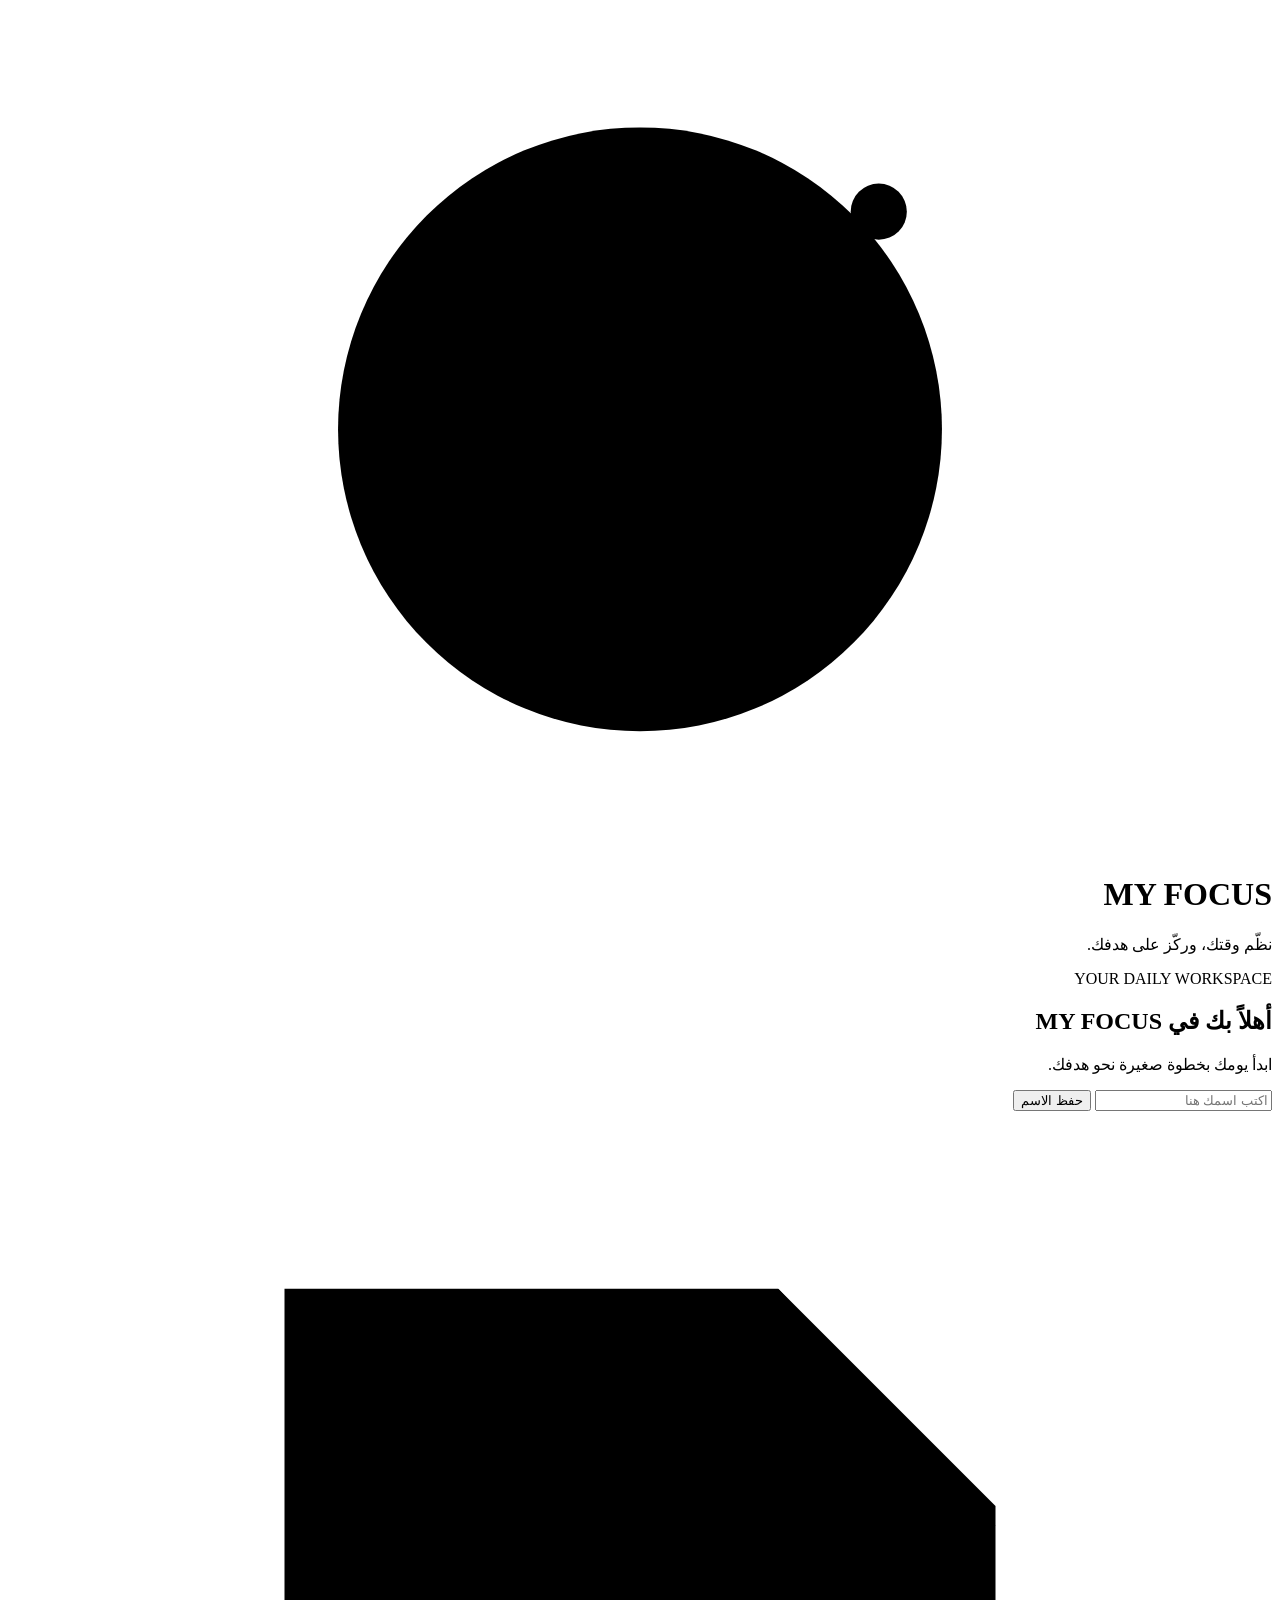
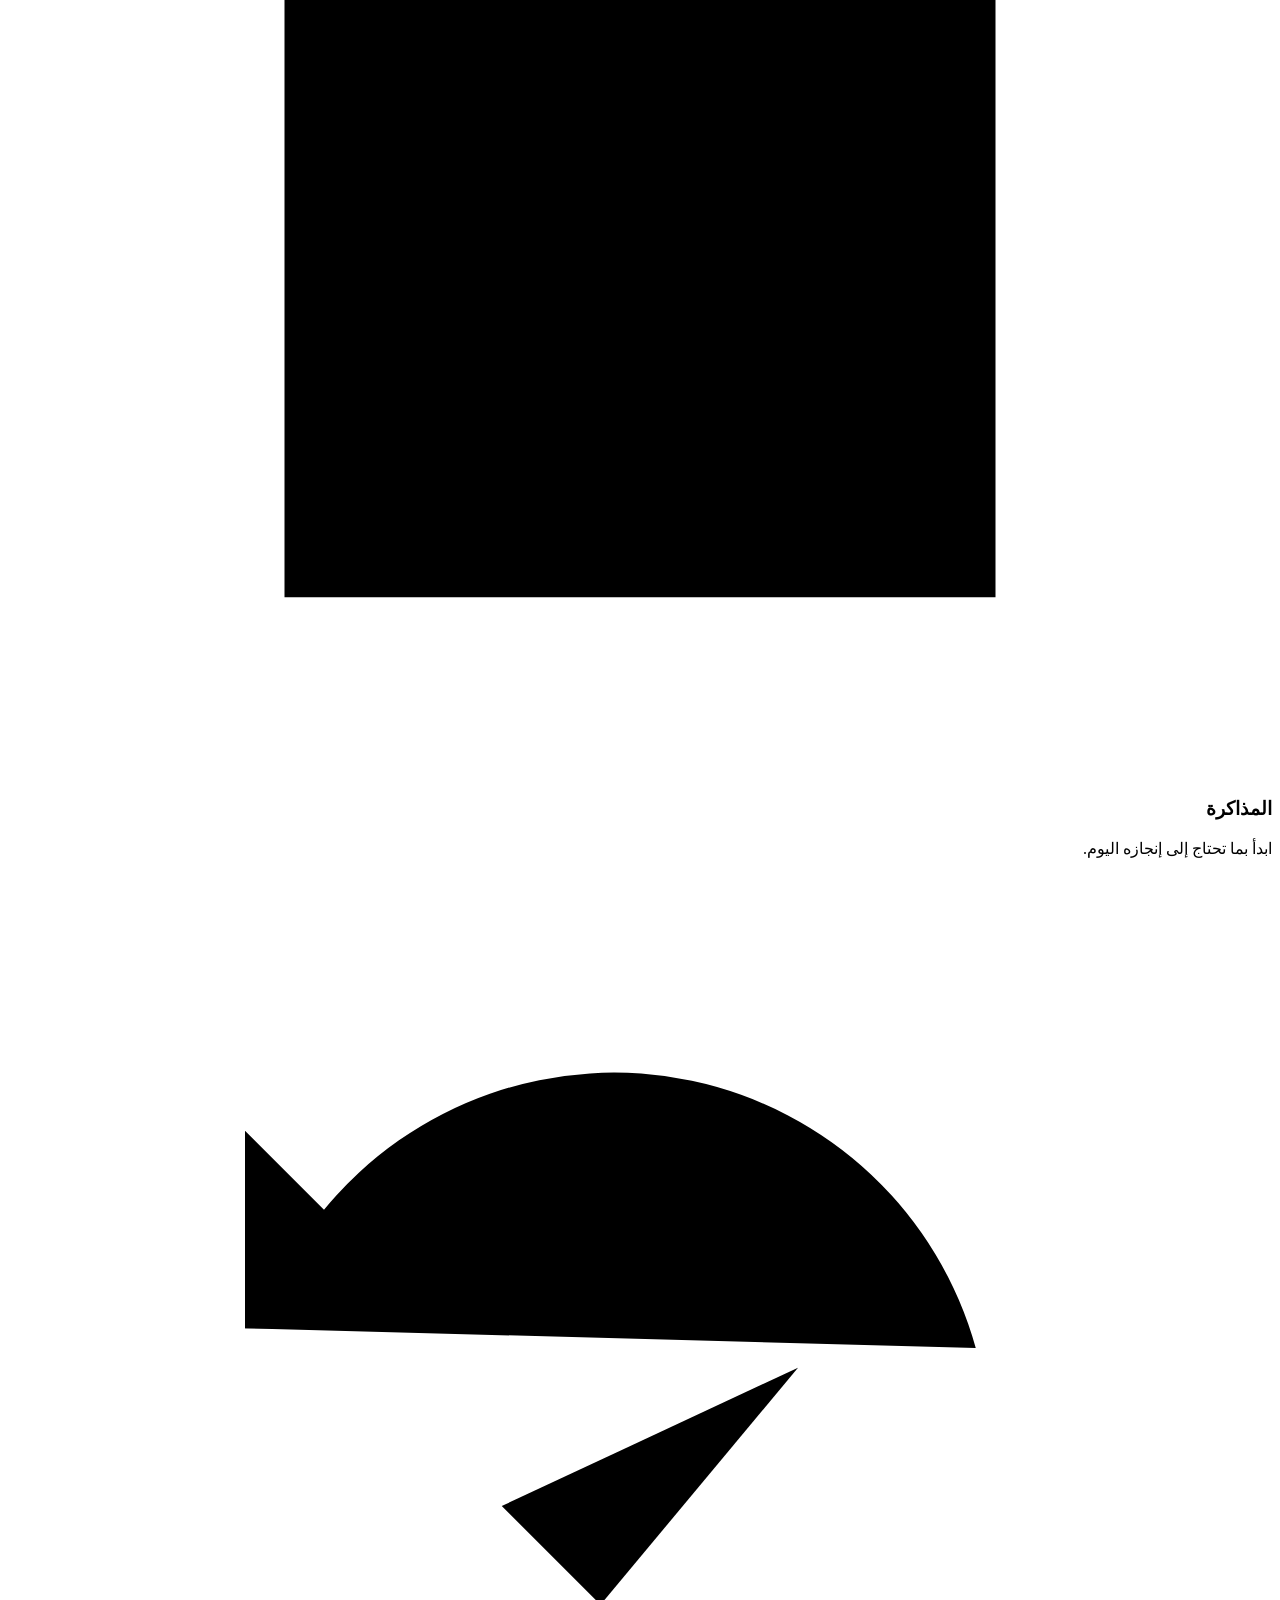
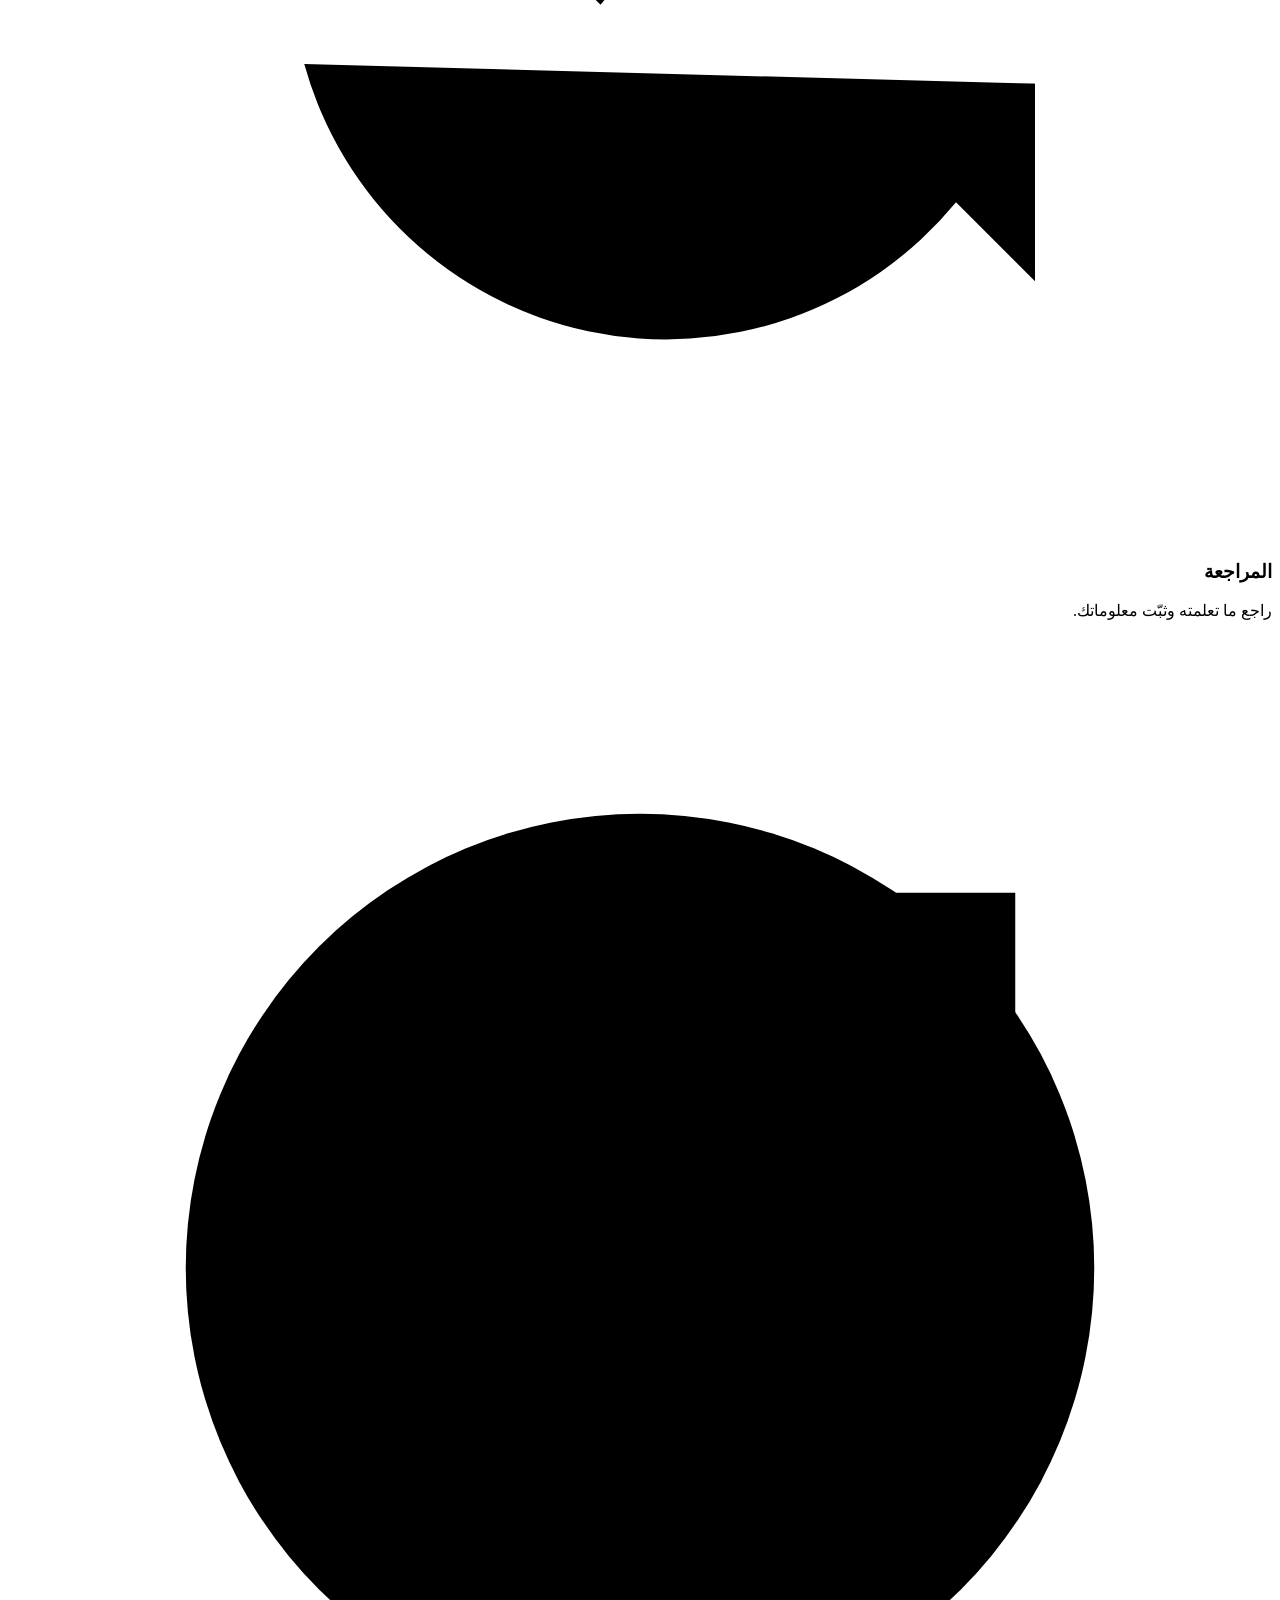
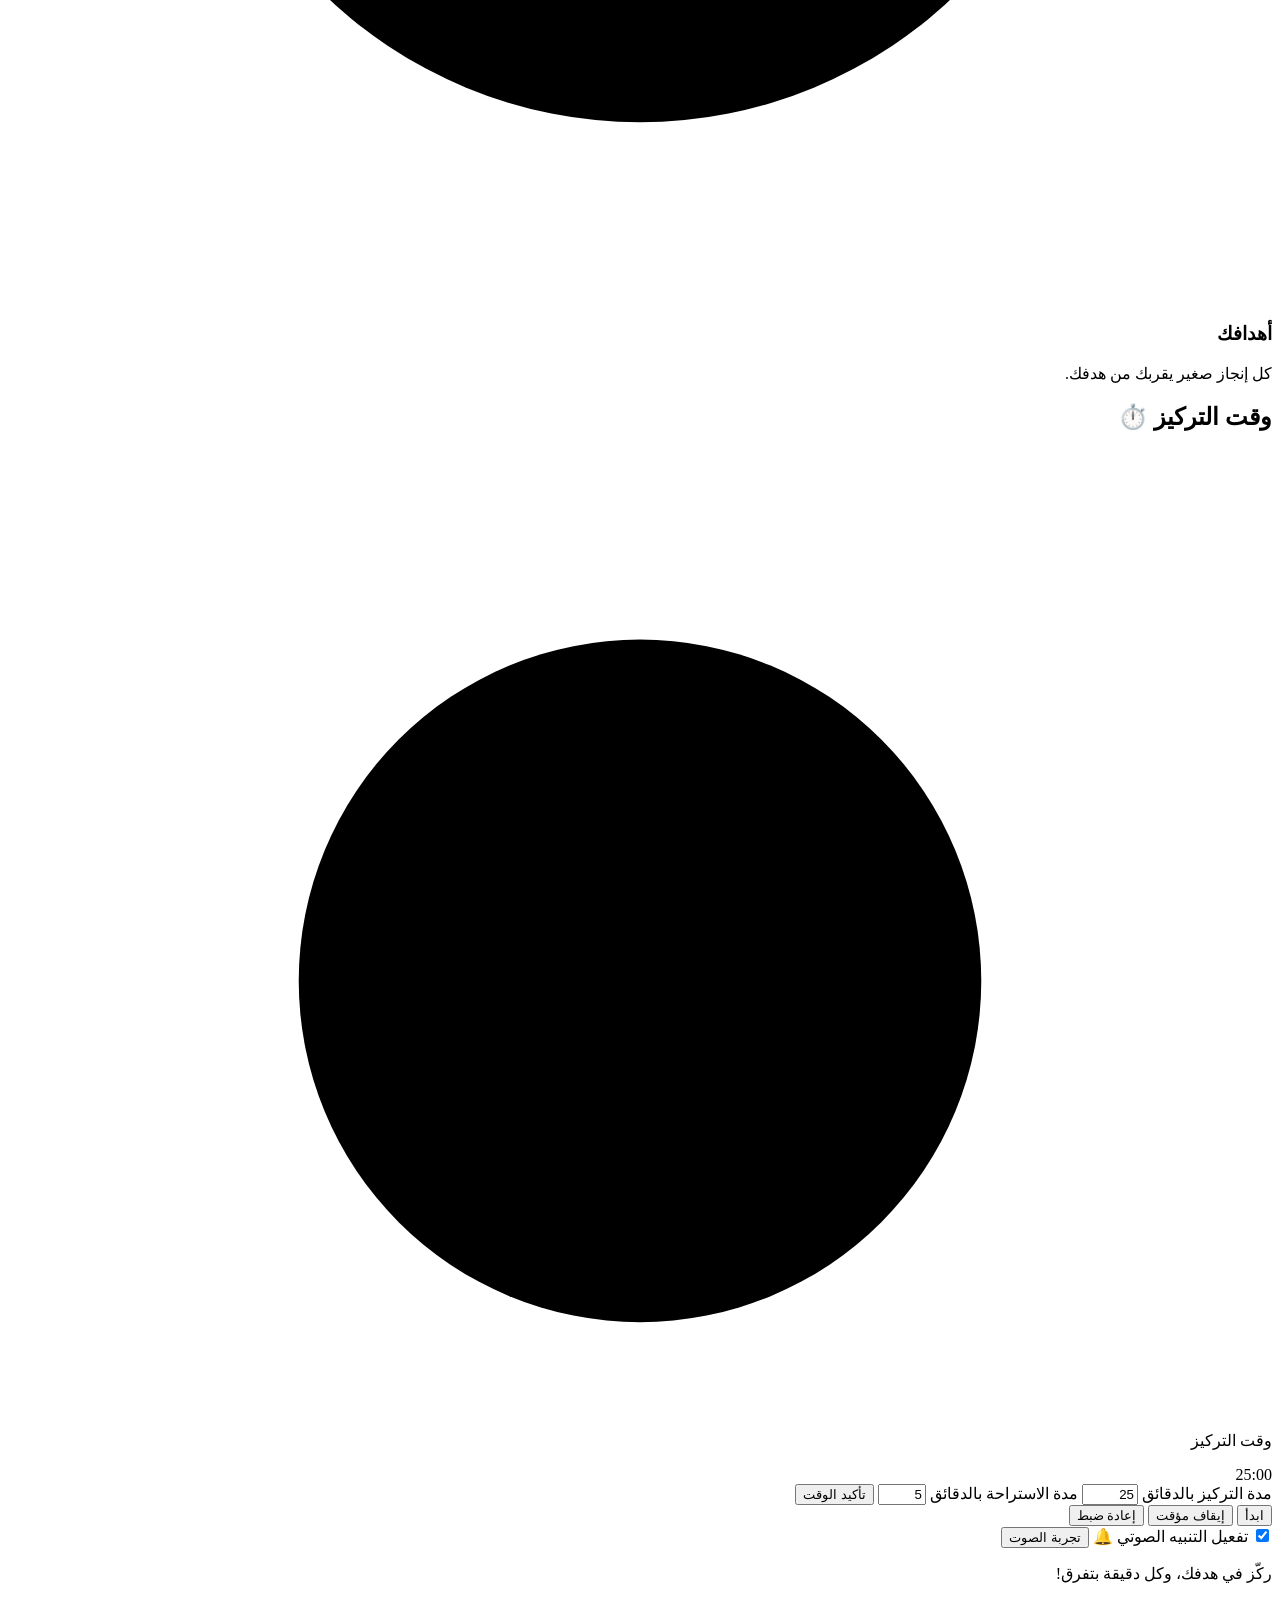
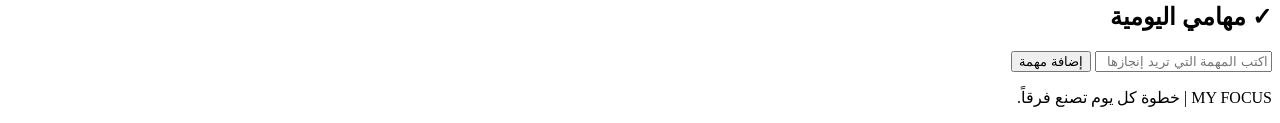
==== index.html @ 91d0c0ef "Add files via upload" ====
<!DOCTYPE html>
<html lang="ar" dir="rtl">

<head>
    <meta charset="UTF-8">
    <meta name="viewport" content="width=device-width, initial-scale=1.0">

    <title>MY FOCUS</title>

    <link rel="stylesheet" href="{{ url_for('static', filename='style.css') }}">
</head>

<body>

    <header class="app-header">
        <div class="header-art" aria-hidden="true">
            <svg viewBox="0 0 180 120" role="img">
                <circle cx="90" cy="60" r="43" class="art-ring ring-one"/>
                <circle cx="90" cy="60" r="29" class="art-ring ring-two"/>
                <circle cx="90" cy="60" r="14" class="art-core"/>
                <path d="M90 8 V25 M90 95 V112 M38 60 H55 M125 60 H142" class="art-line"/>
                <path d="M90 60 L124 29" class="art-line art-pointer"/>
                <circle cx="124" cy="29" r="4" class="art-dot"/>
            </svg>
        </div>
        <h1>MY FOCUS</h1>
        <p>نظّم وقتك، وركّز على هدفك.</p>
        <span class="header-status"><i></i> YOUR DAILY WORKSPACE</span>
    </header>

    <main>

        <!-- الترحيب بالمستخدم -->
        <section class="welcome-section">

            <h2 id="welcome-title">أهلاً بك في MY FOCUS</h2>

            <p>ابدأ يومك بخطوة صغيرة نحو هدفك.</p>

            <div class="profile-form">

                <input
                    type="text"
                    id="user-name"
                    placeholder="اكتب اسمك هنا"
                >

                <button onclick="saveName()">حفظ الاسم</button>

            </div>

        </section>


        <!-- بطاقات اليوم -->
        <section class="cards-section">

            <div class="card">
                <div class="card-art" aria-hidden="true">
                    <svg viewBox="0 0 64 64">
                        <path d="M14 9h25l11 11v35H14z" class="icon-outline"/>
                        <path d="M39 9v12h11M22 31h20M22 39h20M22 47h13" class="icon-line"/>
                        <path d="M20 17h12" class="icon-line"/>
                    </svg>
                </div>
                <h3>المذاكرة</h3>
                <p>ابدأ بما تحتاج إلى إنجازه اليوم.</p>
            </div>

            <div class="card">
                <div class="card-art" aria-hidden="true">
                    <svg viewBox="0 0 64 64">
                        <path d="M49 24A19 19 0 0 0 16 17l-4 6" class="icon-line"/>
                        <path d="M12 13v10h10M15 40a19 19 0 0 0 33 7l4-6" class="icon-line"/>
                        <path d="M52 51V41H42" class="icon-line"/>
                        <path d="M25 32l5 5 10-12" class="icon-line"/>
                    </svg>
                </div>
                <h3>المراجعة</h3>
                <p>راجع ما تعلمته وثبّت معلوماتك.</p>
            </div>

            <div class="card">
                <div class="card-art" aria-hidden="true">
                    <svg viewBox="0 0 64 64">
                        <circle cx="32" cy="32" r="23" class="icon-outline"/>
                        <circle cx="32" cy="32" r="14" class="icon-line"/>
                        <circle cx="32" cy="32" r="5" class="icon-fill"/>
                        <path d="M35 29L51 13" class="icon-line"/>
                        <path d="M42 13h9v9" class="icon-line"/>
                    </svg>
                </div>
                <h3>أهدافك</h3>
                <p>كل إنجاز صغير يقربك من هدفك.</p>
            </div>

        </section>


        <!-- مؤقت التركيز -->
        <section class="focus-section">

            <h2>وقت التركيز ⏱️</h2>

            <div class="timer-card">

                <div class="timer-art" aria-hidden="true">
                    <svg viewBox="0 0 100 76">
                        <circle cx="50" cy="42" r="27" class="timer-art-ring"/>
                        <path d="M50 42V24 M50 42L64 49" class="timer-art-hand"/>
                        <path d="M40 8h20M50 8v7" class="timer-art-hand"/>
                        <path d="M16 20l7 6M84 20l-7 6" class="timer-art-small"/>
                    </svg>
                </div>

                <p id="timer-mode">وقت التركيز</p>

                <div id="timer-display">25:00</div>

                <div class="timer-settings">

                    <label for="study-minutes">
                        مدة التركيز بالدقائق
                    </label>

                    <input
                        type="number"
                        id="study-minutes"
                        min="1"
                        max="180"
                        value="25"
                    >

                    <label for="break-minutes">
                        مدة الاستراحة بالدقائق
                    </label>

                    <input
                        type="number"
                        id="break-minutes"
                        min="1"
                        max="60"
                        value="5"
                    >

                    <button onclick="setTimer()">
                        تأكيد الوقت
                    </button>

                </div>

                <div class="timer-buttons">

                    <button onclick="startTimer()">ابدأ</button>

                    <button onclick="pauseTimer()">
                        إيقاف مؤقت
                    </button>

                    <button onclick="resetTimer()">
                        إعادة ضبط
                    </button>

                </div>

                <div class="sound-settings">
                    <label>
                        <input type="checkbox" id="sound-enabled" checked>
                        تفعيل التنبيه الصوتي 🔔
                    </label>
                    <button type="button" onclick="testNotificationSound()">تجربة الصوت</button>
                </div>

                <p class="timer-message">
                    ركّز في هدفك، وكل دقيقة بتفرق!
                </p>

            </div>

        </section>


        <!-- المهام اليومية -->
        <section class="my-tasks">

            <h2><span class="heading-mark" aria-hidden="true">✓</span> مهامي اليومية</h2>

            <div class="task-form">

                <input
                    type="text"
                    id="task-input"
                    placeholder="اكتب المهمة التي تريد إنجازها"
                >

                <button onclick="addTask()">إضافة مهمة</button>

            </div>

            <ul id="task-list"></ul>

        </section>

    </main>


    <footer>
        <p>MY FOCUS | خطوة كل يوم تصنع فرقاً.</p>
    </footer>


    <script>

        // الاسم الشخصي

        function saveName() {

            const name = document
                .getElementById("user-name")
                .value.trim();

            if (name === "") {
                alert("من فضلك اكتب اسمك أولاً");
                return;
            }

            localStorage.setItem("userName", name);

            document.getElementById("welcome-title").textContent =
                "أهلاً بك يا " + name + " 👋";
        }


        // تحميل البيانات عند فتح الصفحة

        window.onload = function () {

            const savedName = localStorage.getItem("userName");

            if (savedName) {

                document.getElementById("welcome-title").textContent =
                    "أهلاً بك يا " + savedName + " 👋";

                document.getElementById("user-name").value = savedName;
            }

            displayTasks();
            updateTimerDisplay();
        };


        // إدارة المهام

        let tasks = JSON.parse(
            localStorage.getItem("myTasks")
        ) || [];


        function saveTasks() {

            localStorage.setItem(
                "myTasks",
                JSON.stringify(tasks)
            );

        }


        function addTask() {

            const input = document.getElementById("task-input");

            const taskText = input.value.trim();

            if (taskText === "") {
                alert("اكتب المهمة أولاً");
                return;
            }

            tasks.push({
                text: taskText,
                completed: false
            });

            input.value = "";

            saveTasks();
            displayTasks();

        }


        function displayTasks() {

            const taskList = document.getElementById("task-list");

            taskList.innerHTML = "";

            tasks.forEach(function (task, index) {

                const li = document.createElement("li");

                const taskName = document.createElement("span");

                taskName.textContent = task.text;

                if (task.completed) {

                    taskName.classList.add("completed");

                }

                taskName.onclick = function () {

                    toggleTask(index);

                };


                const deleteButton = document.createElement("button");

                deleteButton.textContent = "حذف";

                deleteButton.onclick = function () {

                    deleteTask(index);

                };


                li.appendChild(taskName);

                li.appendChild(deleteButton);

                taskList.appendChild(li);

            });

        }


        function toggleTask(index) {

            tasks[index].completed = !tasks[index].completed;

            saveTasks();
            displayTasks();

        }


        function deleteTask(index) {

            tasks.splice(index, 1);

            saveTasks();
            displayTasks();

        }


        // صوت التنبيه عند انتهاء المؤقت
        let audioContext = null;

        function playNotificationSound() {
            const soundToggle = document.getElementById("sound-enabled");
            if (!soundToggle || !soundToggle.checked) return;

            const AudioContextClass = window.AudioContext || window.webkitAudioContext;
            if (!AudioContextClass) {
                alert("المتصفح لا يدعم تشغيل التنبيه الصوتي.");
                return;
            }

            if (!audioContext) audioContext = new AudioContextClass();

            audioContext.resume().then(function () {
                const notes = [880, 1174, 880];
                notes.forEach(function (frequency, index) {
                    const oscillator = audioContext.createOscillator();
                    const gain = audioContext.createGain();
                    const startAt = audioContext.currentTime + index * 0.22;

                    oscillator.type = "sine";
                    oscillator.frequency.setValueAtTime(frequency, startAt);
                    gain.gain.setValueAtTime(0.0001, startAt);
                    gain.gain.exponentialRampToValueAtTime(0.18, startAt + 0.03);
                    gain.gain.exponentialRampToValueAtTime(0.0001, startAt + 0.18);

                    oscillator.connect(gain);
                    gain.connect(audioContext.destination);
                    oscillator.start(startAt);
                    oscillator.stop(startAt + 0.2);
                });
            }).catch(function () {
                console.log("تعذر تشغيل صوت التنبيه.");
            });
        }

        function testNotificationSound() {
            playNotificationSound();
        }


        // مؤقت التركيز والاستراحة

        let remainingSeconds = 25 * 60;

        let timerInterval = null;

        let studyDuration = 25;

        let breakDuration = 5;

        let currentMode = "study";


        function updateTimerDisplay() {

            const minutes = Math.floor(remainingSeconds / 60);

            const seconds = remainingSeconds % 60;

            const formattedTime =
                String(minutes).padStart(2, "0") + ":" +
                String(seconds).padStart(2, "0");

            document.getElementById("timer-display").textContent =
                formattedTime;

        }


        function setTimer() {

            const studyInput = Number(
                document.getElementById("study-minutes").value
            );

            const breakInput = Number(
                document.getElementById("break-minutes").value
            );


            if (
                !Number.isInteger(studyInput) ||
                studyInput < 1 ||
                studyInput > 180
            ) {

                alert("مدة التركيز يجب أن تكون من دقيقة إلى 180 دقيقة");

                return;

            }


            if (
                !Number.isInteger(breakInput) ||
                breakInput < 1 ||
                breakInput > 60
            ) {

                alert("مدة الاستراحة يجب أن تكون من دقيقة إلى 60 دقيقة");

                return;

            }


            pauseTimer();

            studyDuration = studyInput;

            breakDuration = breakInput;

            currentMode = "study";

            remainingSeconds = studyDuration * 60;


            document.getElementById("timer-mode").textContent =
                "وقت التركيز";

            updateTimerDisplay();

            alert("تم ضبط وقت التركيز والاستراحة بنجاح!");

        }


        function startTimer() {

            if (timerInterval !== null) {
                return;
            }


            timerInterval = setInterval(function () {

                if (remainingSeconds > 0) {

                    remainingSeconds--;

                    updateTimerDisplay();

                } else {

                    pauseTimer();
                    playNotificationSound();
if (currentMode === "study") {

    showTimerNotification(
        "انتهى وقت التركيز",
        "أحسنتِ! حان وقت الاستراحة 🎉"
    );

                        currentMode = "break";

                        remainingSeconds = breakDuration * 60;

                        document.getElementById("timer-mode").textContent =
                            "وقت الاستراحة ☕";

                        updateTimerDisplay();

                       function showTimerNotification(title, message) {
    const notificationArea = document.getElementById("timer-mode");

    notificationArea.textContent = title + " 🔔";

    // تشغيل النغمة فورًا
    playNotificationSound();

    // إظهار إشعار المتصفح إذا كان مسموحًا
    if ("Notification" in window && Notification.permission === "granted") {
        new Notification(title, {
            body: message
        });
    }
}
                        startTimer();

                    } else {

                       showTimerNotification(
    "انتهت الاستراحة",
    "مستعد لجولة تركيز جديدة؟ 💪"
);
                        currentMode = "study";

                        remainingSeconds = studyDuration * 60;

                        document.getElementById("timer-mode").textContent =
                            "وقت التركيز";

                        updateTimerDisplay();

                    }

                }

            }, 1000);

        }


        function pauseTimer() {

            clearInterval(timerInterval);

            timerInterval = null;

        }


        function resetTimer() {

            pauseTimer();

            currentMode = "study";

            remainingSeconds = studyDuration * 60;

            document.getElementById("timer-mode").textContent =
                "وقت التركيز";

            updateTimerDisplay();

        }

    </script>

</body>
</html>
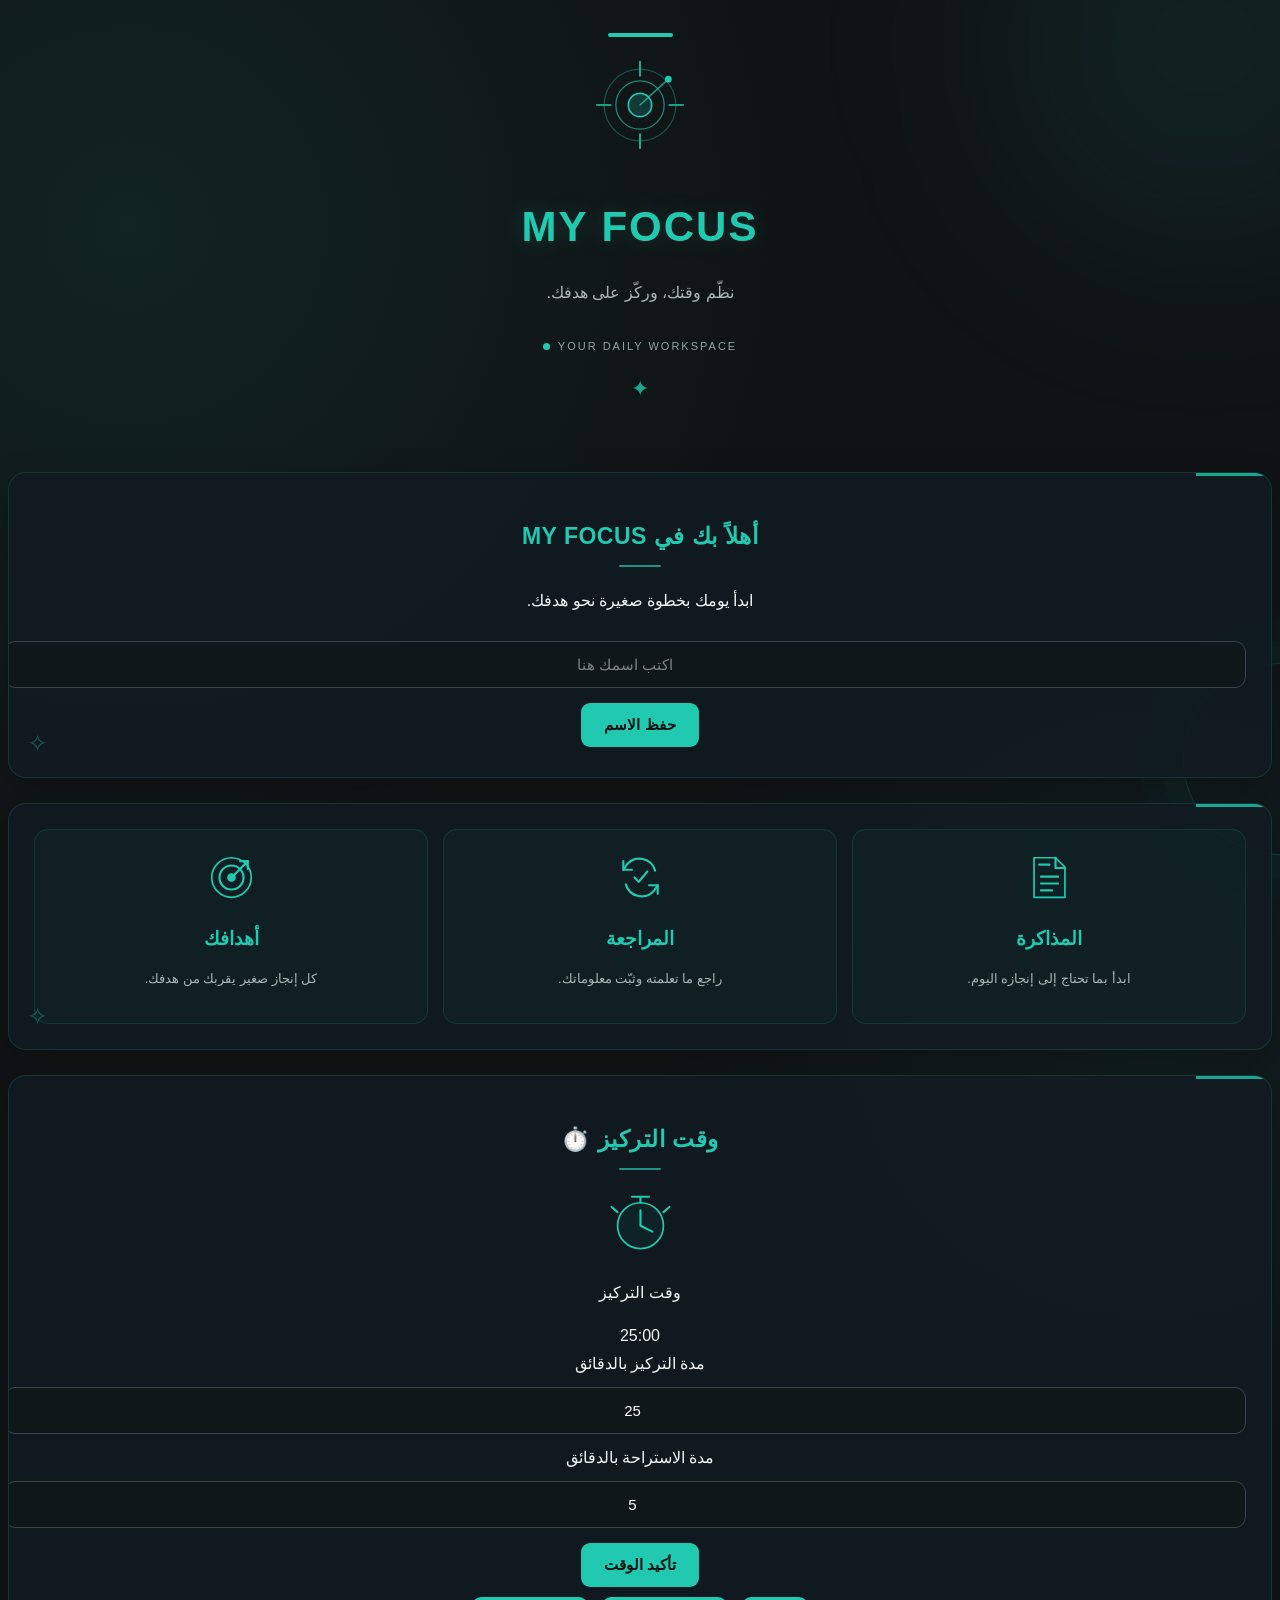
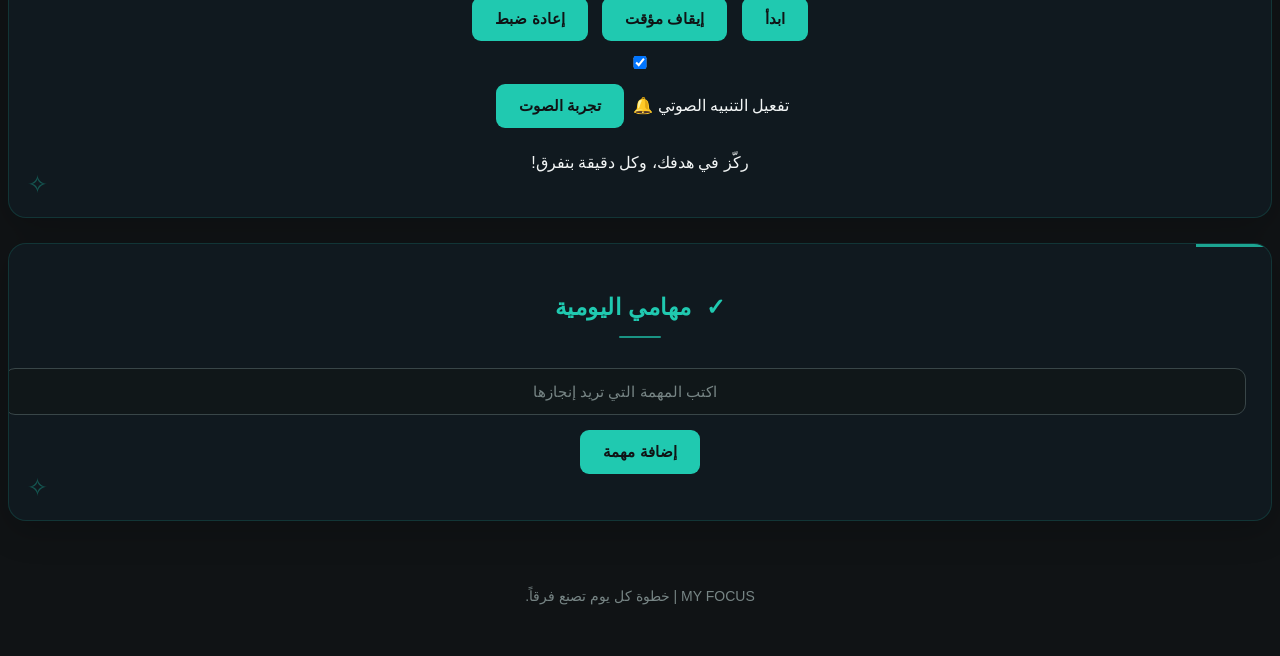
==== commit 29e58798: "Update index.html" ====
--- a/index.html
+++ b/index.html
@@ -7,7 +7,7 @@
 
     <title>MY FOCUS</title>
 
-    <link rel="stylesheet" href="{{ url_for('static', filename='style.css') }}">
+    <link rel="stylesheet" href="style.css">
 </head>
 
 <body>
--- a/style.css
+++ b/style.css
@@ -0,0 +1,613 @@
+```css
+/* ===== General Settings ===== */
+* {
+    margin: 0;
+    padding: 0;
+    box-sizing: border-box;
+}
+
+:root {
+    --background: #101315;
+    --card: #191F21;
+    --card-light: #20292B;
+    --turquoise: #20C9B0;
+    --turquoise-dark: #16A992;
+    --text: #F2F5F5;
+    --muted: #AAB5B5;
+    --border: #293B3D;
+}
+
+body {
+    font-family: Arial, sans-serif;
+    background:
+        radial-gradient(circle at 10% 10%, rgba(32, 201, 176, 0.09), transparent 28%),
+        radial-gradient(circle at 90% 45%, rgba(32, 201, 176, 0.06), transparent 30%),
+        var(--background);
+    color: var(--text);
+    direction: rtl;
+    text-align: center;
+    min-height: 100vh;
+    line-height: 1.7;
+}
+
+/* ===== Main Container ===== */
+.container {
+    width: 90%;
+    max-width: 850px;
+    margin: 0 auto;
+    padding: 40px 0;
+}
+
+/* ===== Header ===== */
+header {
+    text-align: center;
+    margin-bottom: 40px;
+    padding: 25px 15px;
+    position: relative;
+}
+
+header::before {
+    content: "";
+    display: block;
+    width: 65px;
+    height: 4px;
+    background: var(--turquoise);
+    border-radius: 10px;
+    margin: 0 auto 18px;
+}
+
+header h1 {
+    color: var(--turquoise);
+    font-size: 42px;
+    letter-spacing: 2px;
+    margin-bottom: 10px;
+    text-shadow: 0 0 22px rgba(32, 201, 176, 0.2);
+}
+
+header p {
+    color: var(--muted);
+    font-size: 16px;
+}
+
+/* ===== Sections / Cards ===== */
+section {
+    background: linear-gradient(145deg, #1D2527, #171D1F);
+    border: 1px solid var(--border);
+    border-radius: 20px;
+    padding: 30px;
+    margin: 22px auto;
+    text-align: center;
+    position: relative;
+    overflow: hidden;
+    box-shadow: 0 8px 25px rgba(0, 0, 0, 0.18);
+    transition: border-color 0.3s, transform 0.3s;
+}
+
+section::before {
+    content: "";
+    position: absolute;
+    top: 0;
+    right: 0;
+    width: 75px;
+    height: 3px;
+    background: var(--turquoise);
+    opacity: 0.8;
+}
+
+section:hover {
+    border-color: rgba(32, 201, 176, 0.45);
+    transform: translateY(-2px);
+}
+
+h2 {
+    color: var(--turquoise);
+    margin-bottom: 20px;
+    text-align: center;
+    font-size: 23px;
+}
+
+/* ===== Inputs ===== */
+input {
+    width: 100%;
+    padding: 14px;
+    margin: 10px 0;
+    border: 1px solid #394648;
+    border-radius: 11px;
+    background: #101719;
+    color: white;
+    font-size: 15px;
+    outline: none;
+    text-align: center;
+    transition: border-color 0.3s, box-shadow 0.3s;
+}
+
+input:focus {
+    border-color: var(--turquoise);
+    box-shadow: 0 0 0 3px rgba(32, 201, 176, 0.10);
+}
+
+input::placeholder {
+    color: #778585;
+}
+
+/* ===== Buttons ===== */
+button {
+    padding: 12px 22px;
+    border: 1px solid transparent;
+    border-radius: 11px;
+    background: var(--turquoise);
+    color: #101315;
+    font-size: 15px;
+    font-weight: bold;
+    cursor: pointer;
+    transition: 0.25s ease;
+    margin: 5px;
+}
+
+button:hover {
+    background: var(--turquoise-dark);
+    transform: translateY(-2px);
+    box-shadow: 0 5px 15px rgba(32, 201, 176, 0.15);
+}
+
+button:active {
+    transform: scale(0.97);
+}
+
+/* ===== Tasks ===== */
+.task {
+    background: var(--card-light);
+    border: 1px solid #303D3F;
+    padding: 14px;
+    margin: 12px auto;
+    border-radius: 12px;
+    display: flex;
+    justify-content: center;
+    align-items: center;
+    gap: 10px;
+    flex-wrap: wrap;
+    transition: 0.25s;
+}
+
+.task:hover {
+    border-color: rgba(32, 201, 176, 0.4);
+}
+
+.task.completed {
+    opacity: 0.5;
+    text-decoration: line-through;
+}
+
+.delete-btn {
+    background: #D9534F;
+    color: white;
+}
+
+.delete-btn:hover {
+    background: #B83B37;
+}
+
+/* ===== Timer ===== */
+.timer {
+    text-align: center;
+}
+
+#timerDisplay {
+    font-size: 62px;
+    color: var(--turquoise);
+    margin: 25px 0;
+    font-weight: bold;
+    text-align: center;
+    letter-spacing: 3px;
+    text-shadow: 0 0 25px rgba(32, 201, 176, 0.16);
+}
+
+.timer button {
+    margin: 6px;
+}
+
+/* ===== Footer ===== */
+footer {
+    text-align: center;
+    color: #778585;
+    padding: 25px;
+    font-size: 14px;
+}
+
+/* ===== Responsive Design ===== */
+@media (max-width: 600px) {
+    .container {
+        width: 94%;
+        padding: 25px 0;
+    }
+
+    header {
+        margin-bottom: 25px;
+    }
+
+    header h1 {
+        font-size: 32px;
+    }
+
+    section {
+        padding: 20px 15px;
+        border-radius: 16px;
+    }
+
+    h2 {
+        font-size: 20px;
+    }
+
+    #timerDisplay {
+        font-size: 45px;
+    }
+
+    button {
+        padding: 11px 16px;
+    }
+}
+```
+```css
+/* ===== Decorative Background ===== */
+
+body {
+    position: relative;
+    overflow-x: hidden;
+}
+
+body::before,
+body::after {
+    content: "";
+    position: fixed;
+    border-radius: 50%;
+    pointer-events: none;
+    z-index: -1;
+}
+
+body::before {
+    width: 260px;
+    height: 260px;
+    top: 8%;
+    left: -130px;
+    border: 1px solid rgba(32, 201, 176, 0.18);
+    box-shadow:
+        0 0 0 25px rgba(32, 201, 176, 0.025),
+        0 0 0 50px rgba(32, 201, 176, 0.02);
+}
+
+body::after {
+    width: 190px;
+    height: 190px;
+    bottom: 5%;
+    right: -95px;
+    border: 1px solid rgba(32, 201, 176, 0.2);
+    box-shadow:
+        0 0 0 22px rgba(32, 201, 176, 0.025),
+        0 0 0 44px rgba(32, 201, 176, 0.02);
+}
+
+/* ===== Header Decoration ===== */
+
+header {
+    position: relative;
+}
+
+header::after {
+    content: "✦";
+    display: block;
+    color: var(--turquoise);
+    font-size: 22px;
+    margin-top: 12px;
+    opacity: 0.8;
+}
+
+/* ===== Section Decoration ===== */
+
+section {
+    position: relative;
+}
+
+section::after {
+    content: "✧";
+    position: absolute;
+    left: 18px;
+    bottom: 12px;
+    color: rgba(32, 201, 176, 0.35);
+    font-size: 25px;
+    pointer-events: none;
+}
+
+/* ===== Timer Decoration ===== */
+
+#timerDisplay {
+    display: inline-block;
+    min-width: 190px;
+    padding: 20px;
+    border: 1px solid rgba(32, 201, 176, 0.25);
+    border-radius: 50%;
+    background: radial-gradient(
+        circle,
+        rgba(32, 201, 176, 0.09),
+        transparent 72%
+    );
+    box-shadow: 0 0 30px rgba(32, 201, 176, 0.07);
+}
+
+/* ===== Small Decorative Details ===== */
+
+h2::after {
+    content: "";
+    display: block;
+    width: 42px;
+    height: 2px;
+    background: var(--turquoise);
+    margin: 9px auto 0;
+    border-radius: 5px;
+    opacity: 0.7;
+}
+
+/* ===== Button Detail ===== */
+
+button {
+    position: relative;
+    overflow: hidden;
+}
+
+/* ===== Mobile Adjustment ===== */
+
+@media (max-width: 600px) {
+    #timerDisplay {
+        min-width: 155px;
+        padding: 17px;
+    }
+
+    body::before {
+        left: -190px;
+    }
+
+    body::after {
+        right: -145px;
+    }
+}
+```
+/* ===== MY FOCUS - Digital Workspace ===== */
+
+/* خلفية تقنية */
+body {
+    background-color: #080d12;
+    background-image:
+        linear-gradient(rgba(32, 201, 176, 0.035) 1px, transparent 1px),
+        linear-gradient(90deg, rgba(32, 201, 176, 0.035) 1px, transparent 1px);
+    background-size: 35px 35px;
+}
+
+/* إضاءة خلفية */
+body::before {
+    content: "";
+    position: fixed;
+    width: 350px;
+    height: 350px;
+    top: -130px;
+    right: -100px;
+    border-radius: 50%;
+    background: rgba(32, 201, 176, 0.09);
+    filter: blur(100px);
+    pointer-events: none;
+    z-index: -1;
+}
+
+/* بطاقات المحتوى */
+section {
+    background: rgba(17, 27, 34, 0.88);
+    border: 1px solid rgba(32, 201, 176, 0.16);
+    border-radius: 18px;
+    padding: 25px;
+    margin: 25px auto;
+    box-shadow: 0 10px 35px rgba(0, 0, 0, 0.2);
+    transition: 0.3s ease;
+}
+
+/* تأثير عند المرور على البطاقة */
+section:hover {
+    border-color: rgba(32, 201, 176, 0.45);
+    transform: translateY(-3px);
+}
+
+/* عناوين الأقسام */
+h2 {
+    letter-spacing: 0.5px;
+}
+
+/* الأزرار */
+button {
+    border-radius: 9px;
+    transition: 0.25s ease;
+}
+
+button:hover {
+    transform: translateY(-2px);
+    box-shadow: 0 5px 18px rgba(32, 201, 176, 0.2);
+}
+
+/* شكل المؤقت */
+#timerDisplay {
+    border: 1px solid rgba(32, 201, 176, 0.35);
+    box-shadow:
+        0 0 25px rgba(32, 201, 176, 0.08),
+        inset 0 0 20px rgba(32, 201, 176, 0.04);
+}
+
+/* تحسين عرض الموبايل */
+@media (max-width: 600px) {
+    section {
+        padding: 18px;
+        margin: 18px 10px;
+    }
+}
+/* ===== MY FOCUS Illustrations ===== */
+
+.app-header {
+    text-align: center;
+    padding: 25px 15px;
+}
+
+.header-art {
+    width: 150px;
+    margin: 0 auto 10px;
+}
+
+.header-art svg,
+.card-art svg,
+.timer-art svg {
+    width: 100%;
+    height: auto;
+}
+
+.art-ring {
+    fill: none;
+    stroke: #20C9B0;
+    stroke-width: 1.5;
+}
+
+.ring-one {
+    opacity: 0.35;
+}
+
+.ring-two {
+    opacity: 0.65;
+}
+
+.art-core {
+    fill: rgba(32, 201, 176, 0.2);
+    stroke: #20C9B0;
+    stroke-width: 2;
+}
+
+.art-line {
+    fill: none;
+    stroke: #20C9B0;
+    stroke-width: 2;
+    stroke-linecap: round;
+}
+
+.art-pointer {
+    opacity: 0.7;
+}
+
+.art-dot {
+    fill: #20C9B0;
+}
+
+.header-status {
+    display: inline-flex;
+    align-items: center;
+    gap: 8px;
+    color: #8FA5A5;
+    font-size: 11px;
+    letter-spacing: 2px;
+    margin-top: 15px;
+    direction: ltr;
+}
+
+.header-status i {
+    width: 7px;
+    height: 7px;
+    background: #20C9B0;
+    border-radius: 50%;
+}
+
+/* بطاقات اليوم */
+
+.cards-section {
+    display: grid;
+    grid-template-columns: repeat(3, 1fr);
+    gap: 15px;
+}
+
+.card {
+    text-align: center;
+    padding: 20px 12px;
+    border: 1px solid rgba(32, 201, 176, 0.15);
+    border-radius: 14px;
+    background: rgba(32, 201, 176, 0.035);
+}
+
+.card-art {
+    width: 55px;
+    height: 55px;
+    margin: 0 auto 12px;
+}
+
+.icon-outline {
+    fill: none;
+    stroke: #20C9B0;
+    stroke-width: 2;
+    stroke-linejoin: round;
+}
+
+.icon-line {
+    fill: none;
+    stroke: #20C9B0;
+    stroke-width: 2.5;
+    stroke-linecap: round;
+    stroke-linejoin: round;
+}
+
+.icon-fill {
+    fill: #20C9B0;
+}
+
+.card h3 {
+    color: #20C9B0;
+    margin-bottom: 8px;
+}
+
+.card p {
+    color: #AAB5B5;
+    font-size: 13px;
+    line-height: 1.7;
+}
+
+/* رسمة المؤقت */
+
+.timer-art {
+    width: 85px;
+    margin: 0 auto 8px;
+}
+
+.timer-art-ring {
+    fill: rgba(32, 201, 176, 0.05);
+    stroke: #20C9B0;
+    stroke-width: 2;
+}
+
+.timer-art-hand,
+.timer-art-small {
+    fill: none;
+    stroke: #20C9B0;
+    stroke-width: 2.5;
+    stroke-linecap: round;
+}
+
+/* علامة المهام */
+
+.heading-mark {
+    color: #20C9B0;
+    margin-left: 7px;
+}
+
+/* الموبايل */
+
+@media (max-width: 600px) {
+    .cards-section {
+        grid-template-columns: 1fr;
+    }
+
+    .card {
+        padding: 18px;
+    }
+
+    .header-art {
+        width: 125px;
+    }
+}
